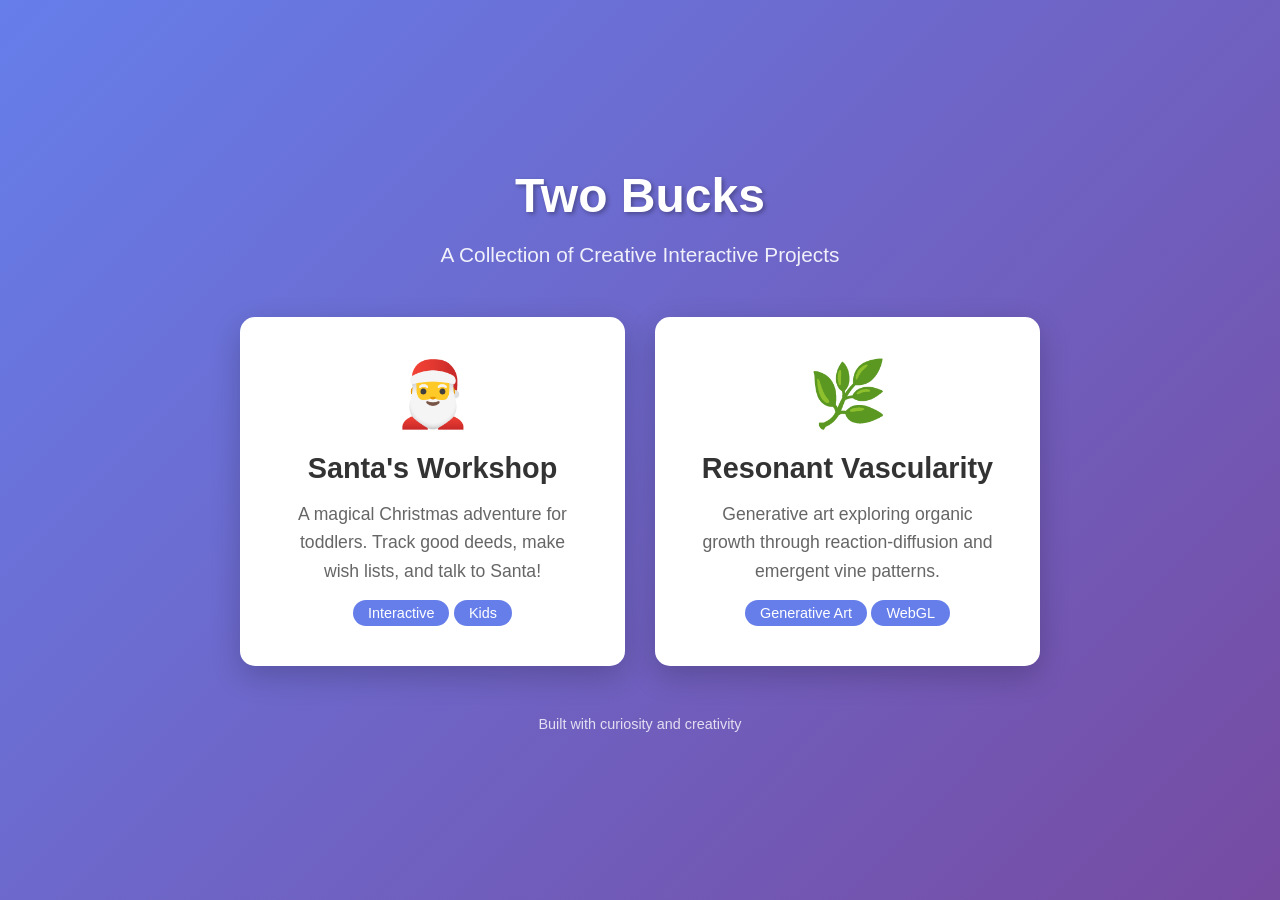
==== index.html @ 0eee5f86 "Add landing page for two-bucks projects Created a central hub page that showcases both projects: - S" ====
<!DOCTYPE html>
<html lang="en">
<head>
    <meta charset="UTF-8">
    <meta name="viewport" content="width=device-width, initial-scale=1.0">
    <title>Two Bucks - Creative Projects</title>
    <style>
        * {
            margin: 0;
            padding: 0;
            box-sizing: border-box;
        }

        body {
            font-family: -apple-system, BlinkMacSystemFont, 'Segoe UI', Roboto, 'Helvetica Neue', Arial, sans-serif;
            background: linear-gradient(135deg, #667eea 0%, #764ba2 100%);
            min-height: 100vh;
            display: flex;
            align-items: center;
            justify-content: center;
            padding: 20px;
        }

        .container {
            max-width: 800px;
            width: 100%;
        }

        h1 {
            text-align: center;
            color: white;
            font-size: 3em;
            margin-bottom: 20px;
            text-shadow: 2px 2px 4px rgba(0, 0, 0, 0.3);
        }

        .subtitle {
            text-align: center;
            color: rgba(255, 255, 255, 0.9);
            font-size: 1.3em;
            margin-bottom: 50px;
        }

        .projects {
            display: grid;
            grid-template-columns: repeat(auto-fit, minmax(300px, 1fr));
            gap: 30px;
        }

        .project-card {
            background: white;
            border-radius: 15px;
            padding: 40px;
            text-align: center;
            box-shadow: 0 10px 30px rgba(0, 0, 0, 0.2);
            transition: transform 0.3s ease, box-shadow 0.3s ease;
            text-decoration: none;
            color: inherit;
            display: block;
        }

        .project-card:hover {
            transform: translateY(-5px);
            box-shadow: 0 15px 40px rgba(0, 0, 0, 0.3);
        }

        .project-icon {
            font-size: 4em;
            margin-bottom: 20px;
        }

        .project-card h2 {
            color: #333;
            font-size: 1.8em;
            margin-bottom: 15px;
        }

        .project-card p {
            color: #666;
            line-height: 1.6;
            font-size: 1.1em;
        }

        .tag {
            display: inline-block;
            background: #667eea;
            color: white;
            padding: 5px 15px;
            border-radius: 20px;
            font-size: 0.9em;
            margin-top: 15px;
        }

        footer {
            text-align: center;
            color: rgba(255, 255, 255, 0.8);
            margin-top: 50px;
            font-size: 0.9em;
        }

        @media (max-width: 768px) {
            h1 {
                font-size: 2em;
            }

            .subtitle {
                font-size: 1em;
            }

            .projects {
                grid-template-columns: 1fr;
            }
        }
    </style>
</head>
<body>
    <div class="container">
        <h1>Two Bucks</h1>
        <p class="subtitle">A Collection of Creative Interactive Projects</p>

        <div class="projects">
            <a href="santas-workshop/index.html" class="project-card">
                <div class="project-icon">🎅</div>
                <h2>Santa's Workshop</h2>
                <p>A magical Christmas adventure for toddlers. Track good deeds, make wish lists, and talk to Santa!</p>
                <span class="tag">Interactive</span>
                <span class="tag">Kids</span>
            </a>

            <a href="resonant-vascularity/index.html" class="project-card">
                <div class="project-icon">🌿</div>
                <h2>Resonant Vascularity</h2>
                <p>Generative art exploring organic growth through reaction-diffusion and emergent vine patterns.</p>
                <span class="tag">Generative Art</span>
                <span class="tag">WebGL</span>
            </a>
        </div>

        <footer>
            <p>Built with curiosity and creativity</p>
        </footer>
    </div>
</body>
</html>
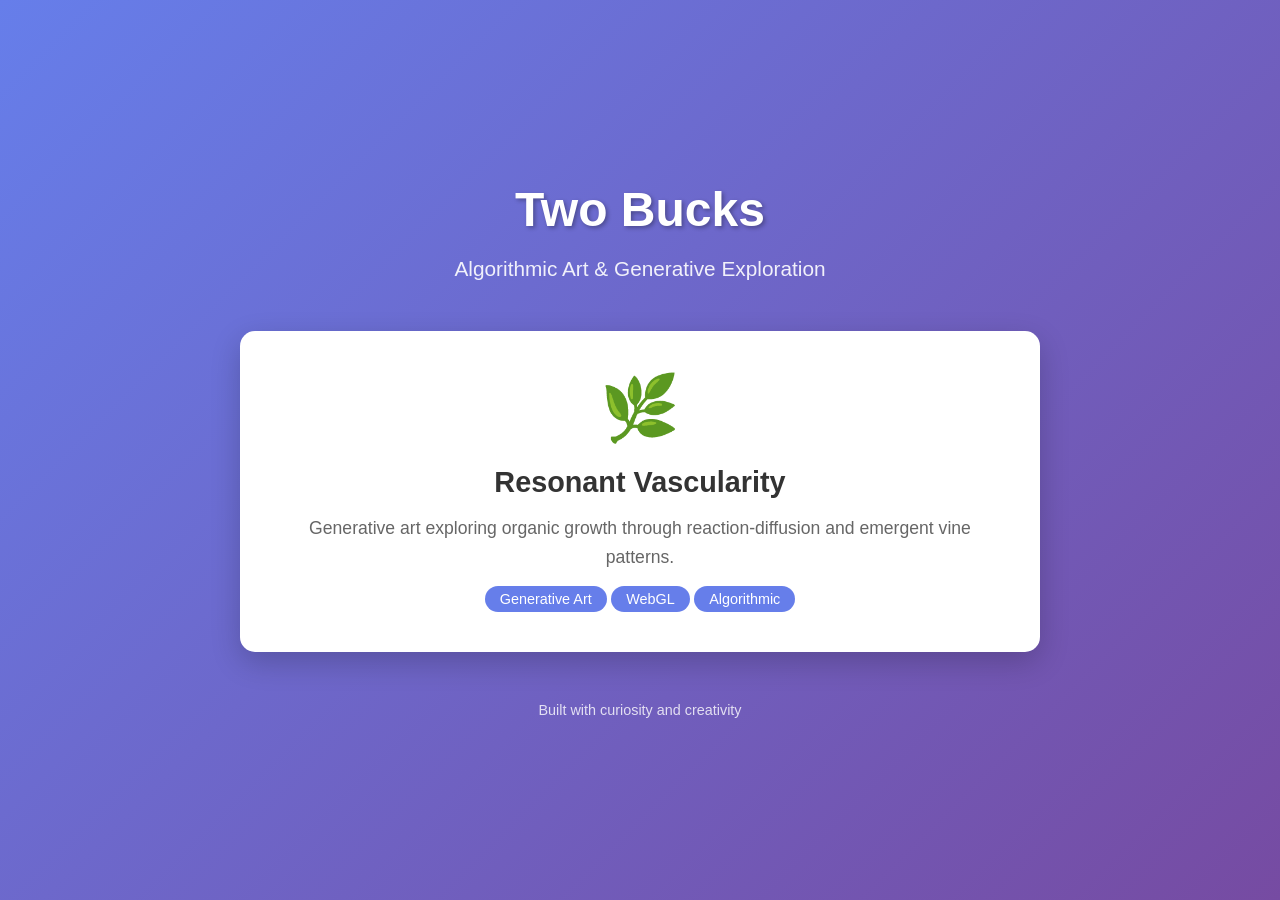
==== commit 824790f3: "Remove Santa's Workshop and focus on algorithmic art - Removed santas-workshop directory and all rel" ====
--- a/index.html
+++ b/index.html
@@ -116,23 +116,16 @@
 <body>
     <div class="container">
         <h1>Two Bucks</h1>
-        <p class="subtitle">A Collection of Creative Interactive Projects</p>
+        <p class="subtitle">Algorithmic Art & Generative Exploration</p>
 
         <div class="projects">
-            <a href="santas-workshop/index.html" class="project-card">
-                <div class="project-icon">🎅</div>
-                <h2>Santa's Workshop</h2>
-                <p>A magical Christmas adventure for toddlers. Track good deeds, make wish lists, and talk to Santa!</p>
-                <span class="tag">Interactive</span>
-                <span class="tag">Kids</span>
-            </a>
-
             <a href="resonant-vascularity/index.html" class="project-card">
                 <div class="project-icon">🌿</div>
                 <h2>Resonant Vascularity</h2>
                 <p>Generative art exploring organic growth through reaction-diffusion and emergent vine patterns.</p>
                 <span class="tag">Generative Art</span>
                 <span class="tag">WebGL</span>
+                <span class="tag">Algorithmic</span>
             </a>
         </div>
 
